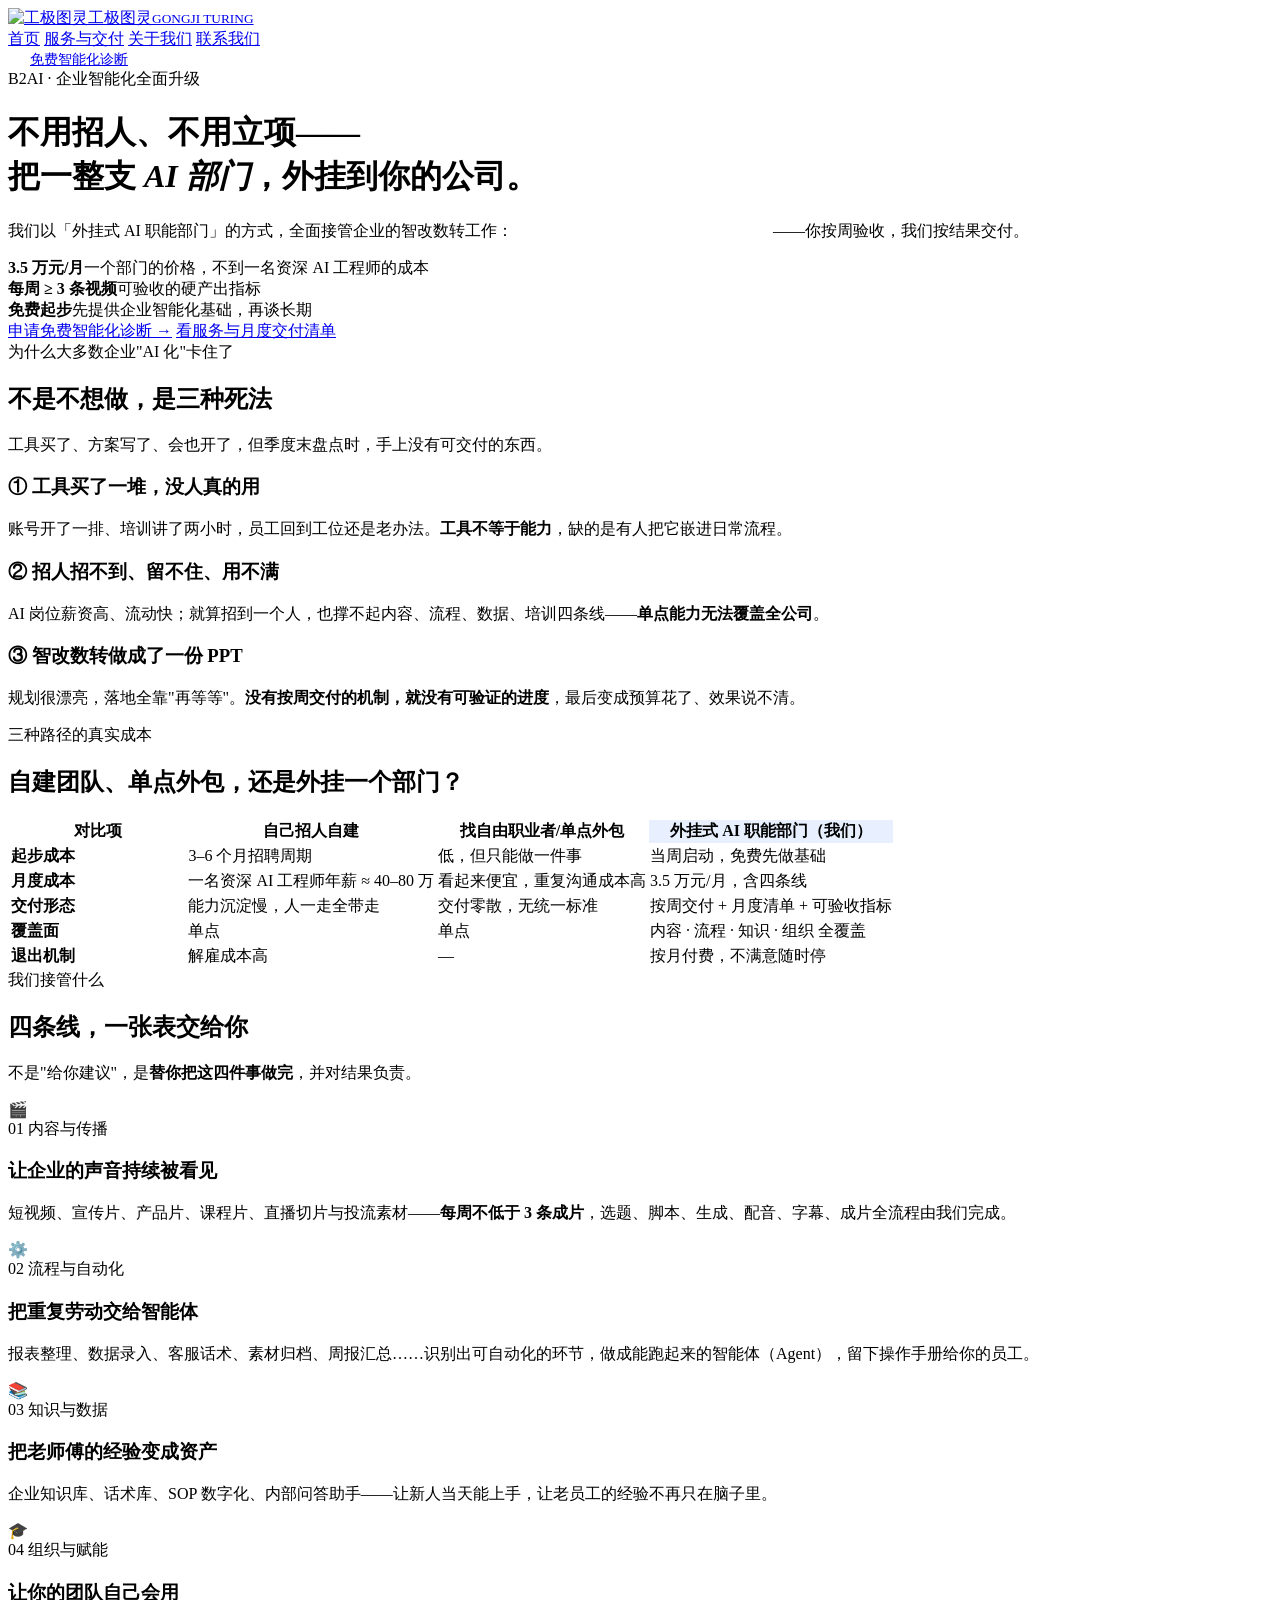
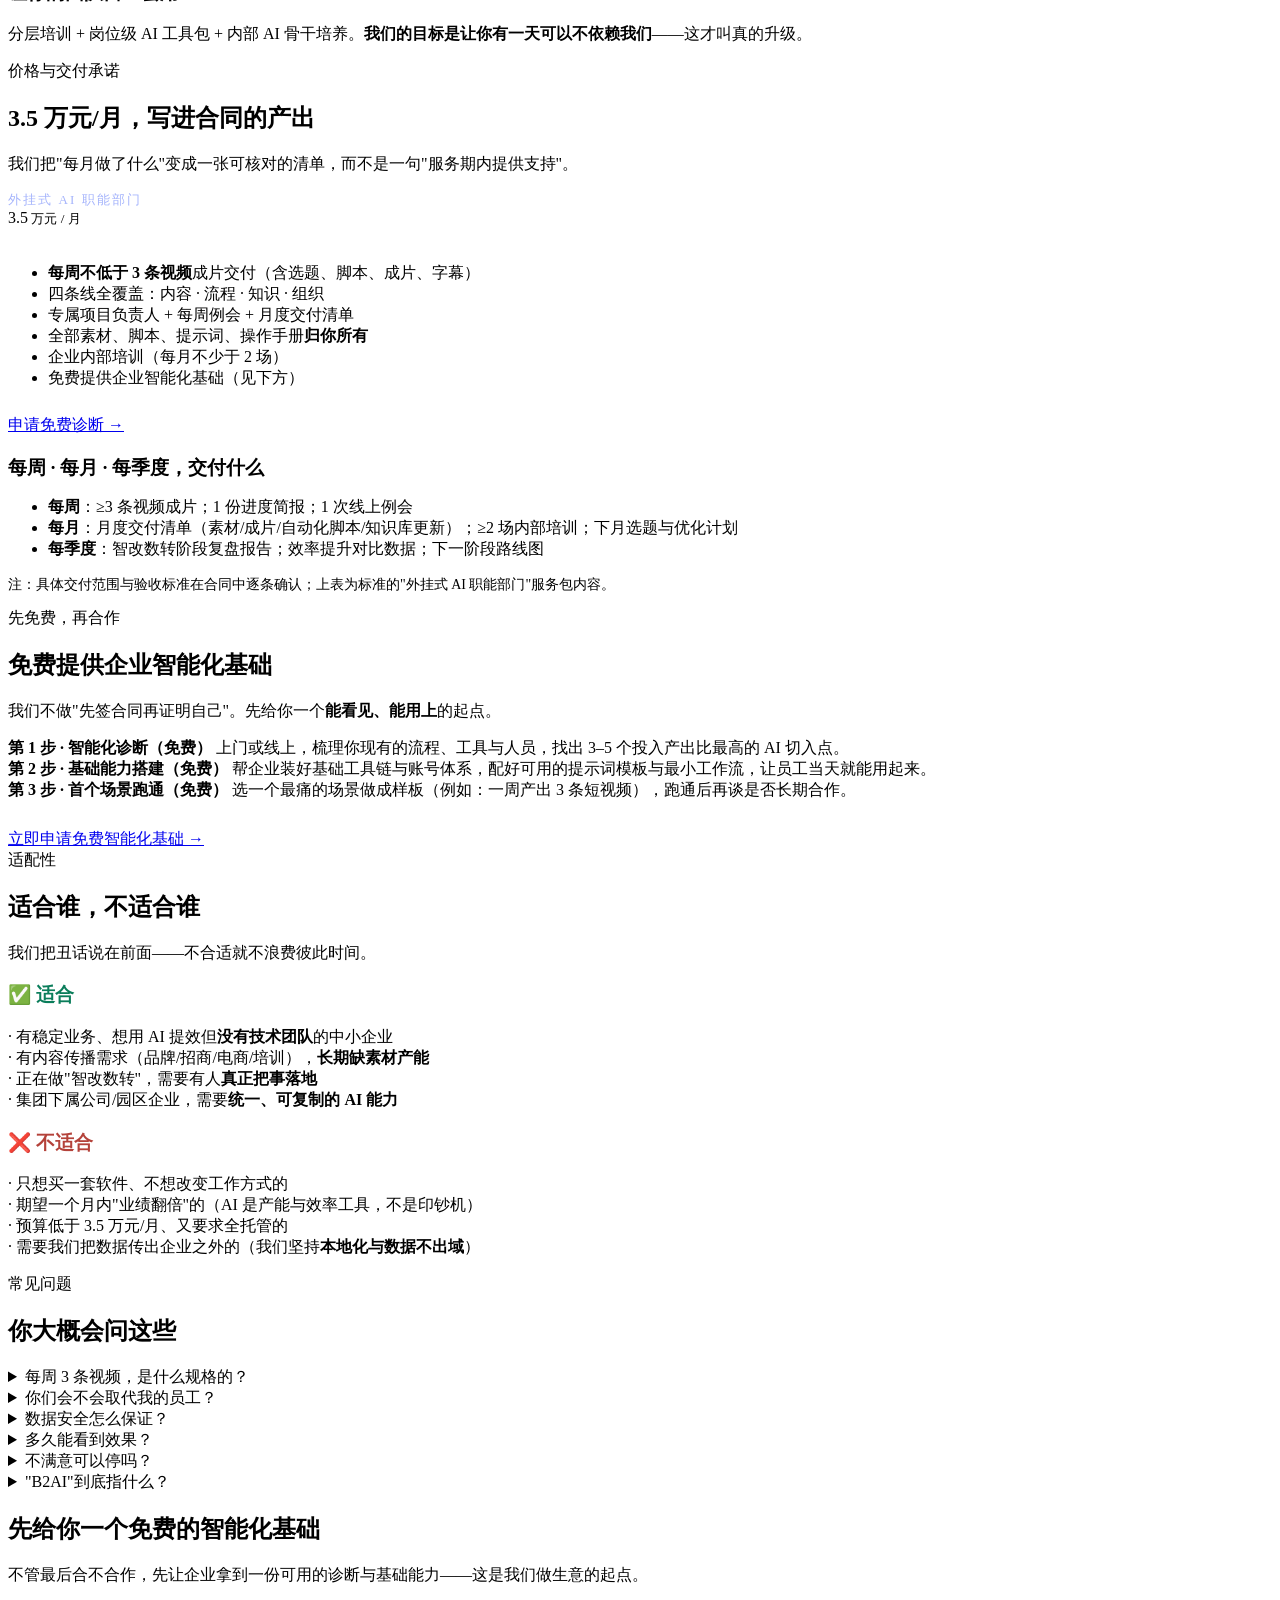
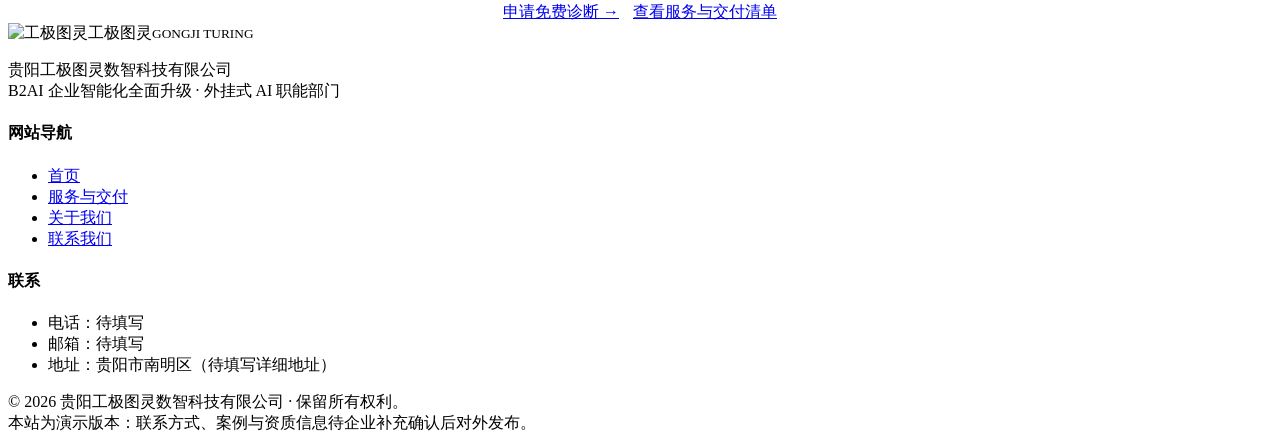
==== index.html @ a7d0a27e "update index.html" ====
<!DOCTYPE html>
<html lang="zh-CN">
<head>
<meta charset="UTF-8">
<meta name="viewport" content="width=device-width, initial-scale=1">
<title>工极图灵 — B2AI 企业智能化全面升级 · 外挂式 AI 职能部门</title>
<meta name="description" content="贵阳工极图灵数智科技有限公司：以「外挂式 AI 职能部门」模式全面接管企业智改数转工作。3.5 万元/月，每周不低于 3 条视频产出，免费提供企业智能化基础。">
<link rel="icon" href="assets/favicon.svg">
<link rel="stylesheet" href="style.css">
</head>
<body>

<header>
  <div class="wrap">
    <a class="brand" href="index.html"><img class="mark" src="assets/logo.svg" alt="工极图灵"><span>工极图灵<small>GONGJI TURING</small></span></a>
    <nav class="main">
      <a href="index.html" class="active">首页</a>
      <a href="service.html">服务与交付</a>
      <a href="about.html">关于我们</a>
      <a href="contact.html">联系我们</a>
    </nav>
    <a class="btn btn-primary" href="contact.html" style="padding:11px 22px;font-size:14px">免费智能化诊断</a>
  </div>
</header>

<!-- ================= HERO ================= -->
<div class="hero">
  <div class="wrap">
    <span class="badge">B2AI · 企业智能化全面升级</span>
    <h1>不用招人、不用立项——<br>把一整支 <em>AI 部门</em>，外挂到你的公司。</h1>
    <p class="lead">
      我们以「外挂式 AI 职能部门」的方式，全面接管企业的智改数转工作：
      <b style="color:#fff">有负责人、有交付周期、有产出指标</b>——你按周验收，我们按结果交付。
    </p>
    <div class="kpis">
      <div class="kpi"><b>3.5 万元/月</b><span>一个部门的价格，不到一名资深 AI 工程师的成本</span></div>
      <div class="kpi"><b>每周 ≥ 3 条视频</b><span>可验收的硬产出指标</span></div>
      <div class="kpi"><b>免费起步</b><span>先提供企业智能化基础，再谈长期</span></div>
    </div>
    <div class="hero-actions">
      <a class="btn btn-primary" href="contact.html">申请免费智能化诊断 →</a>
      <a class="btn btn-ghost" href="service.html">看服务与月度交付清单</a>
    </div>
  </div>
</div>

<!-- ================= 痛点 ================= -->
<section>
  <div class="wrap">
    <div class="sec-head reveal">
      <span class="tag">为什么大多数企业"AI 化"卡住了</span>
      <h2>不是不想做，是三种死法</h2>
      <p class="sub">工具买了、方案写了、会也开了，但季度末盘点时，手上没有可交付的东西。</p>
    </div>
    <div class="grid">
      <div class="pain reveal">
        <h3>① 工具买了一堆，没人真的用</h3>
        <p>账号开了一排、培训讲了两小时，员工回到工位还是老办法。<b>工具不等于能力</b>，缺的是有人把它嵌进日常流程。</p>
      </div>
      <div class="pain reveal">
        <h3>② 招人招不到、留不住、用不满</h3>
        <p>AI 岗位薪资高、流动快；就算招到一个人，也撑不起内容、流程、数据、培训四条线——<b>单点能力无法覆盖全公司</b>。</p>
      </div>
      <div class="pain reveal">
        <h3>③ 智改数转做成了一份 PPT</h3>
        <p>规划很漂亮，落地全靠"再等等"。<b>没有按周交付的机制，就没有可验证的进度</b>，最后变成预算花了、效果说不清。</p>
      </div>
    </div>
  </div>
</section>

<!-- ================= 模式对比 ================= -->
<section class="alt">
  <div class="wrap">
    <div class="sec-head reveal">
      <span class="tag">三种路径的真实成本</span>
      <h2>自建团队、单点外包，还是外挂一个部门？</h2>
    </div>
    <div class="reveal" style="overflow-x:auto">
      <table>
        <thead>
          <tr><th style="width:20%">对比项</th><th>自己招人自建</th><th>找自由职业者/单点外包</th><th style="background:#e8f0ff">外挂式 AI 职能部门（我们）</th></tr>
        </thead>
        <tbody>
          <tr><td><b>起步成本</b></td><td class="no">3–6 个月招聘周期</td><td>低，但只能做一件事</td><td class="yes">当周启动，免费先做基础</td></tr>
          <tr><td><b>月度成本</b></td><td class="no">一名资深 AI 工程师年薪 ≈ 40–80 万</td><td>看起来便宜，重复沟通成本高</td><td class="yes">3.5 万元/月，含四条线</td></tr>
          <tr><td><b>交付形态</b></td><td>能力沉淀慢，人一走全带走</td><td>交付零散，无统一标准</td><td class="yes">按周交付 + 月度清单 + 可验收指标</td></tr>
          <tr><td><b>覆盖面</b></td><td>单点</td><td>单点</td><td class="yes">内容 · 流程 · 知识 · 组织 全覆盖</td></tr>
          <tr><td><b>退出机制</b></td><td class="no">解雇成本高</td><td>—</td><td class="yes">按月付费，不满意随时停</td></tr>
        </tbody>
      </table>
    </div>
  </div>
</section>

<!-- ================= 四块接管 ================= -->
<section>
  <div class="wrap">
    <div class="sec-head reveal">
      <span class="tag">我们接管什么</span>
      <h2>四条线，一张表交给你</h2>
      <p class="sub">不是"给你建议"，是<b>替你把这四件事做完</b>，并对结果负责。</p>
    </div>
    <div class="grid">
      <div class="card reveal">
        <div class="ico">🎬</div>
        <div class="no">01 内容与传播</div>
        <h3>让企业的声音持续被看见</h3>
        <p>短视频、宣传片、产品片、课程片、直播切片与投流素材——<b>每周不低于 3 条成片</b>，选题、脚本、生成、配音、字幕、成片全流程由我们完成。</p>
      </div>
      <div class="card reveal">
        <div class="ico">⚙️</div>
        <div class="no">02 流程与自动化</div>
        <h3>把重复劳动交给智能体</h3>
        <p>报表整理、数据录入、客服话术、素材归档、周报汇总……识别出可自动化的环节，做成能跑起来的智能体（Agent），留下操作手册给你的员工。</p>
      </div>
      <div class="card reveal">
        <div class="ico">📚</div>
        <div class="no">03 知识与数据</div>
        <h3>把老师傅的经验变成资产</h3>
        <p>企业知识库、话术库、SOP 数字化、内部问答助手——让新人当天能上手，让老员工的经验不再只在脑子里。</p>
      </div>
      <div class="card reveal">
        <div class="ico">🎓</div>
        <div class="no">04 组织与赋能</div>
        <h3>让你的团队自己会用</h3>
        <p>分层培训 + 岗位级 AI 工具包 + 内部 AI 骨干培养。<b>我们的目标是让你有一天可以不依赖我们</b>——这才叫真的升级。</p>
      </div>
    </div>
  </div>
</section>

<!-- ================= 价格与交付承诺 ================= -->
<section class="alt" id="price">
  <div class="wrap">
    <div class="sec-head reveal">
      <span class="tag">价格与交付承诺</span>
      <h2>3.5 万元/月，写进合同的产出</h2>
      <p class="sub">我们把"每月做了什么"变成一张可核对的清单，而不是一句"服务期内提供支持"。</p>
    </div>

    <div class="price-wrap">
      <div class="price-card reveal">
        <div style="font-size:13px;letter-spacing:.16em;color:#a5b4fc">外挂式 AI 职能部门</div>
        <div class="amount">3.5<small> 万元 / 月</small></div>
        <div style="color:rgba(255,255,255,.7);font-size:15px">全面接管企业智改数转工作 · 按月付费 · 随时可停</div>
        <ul>
          <li><b>每周不低于 3 条视频</b>成片交付（含选题、脚本、成片、字幕）</li>
          <li>四条线全覆盖：内容 · 流程 · 知识 · 组织</li>
          <li>专属项目负责人 + 每周例会 + 月度交付清单</li>
          <li>全部素材、脚本、提示词、操作手册<b>归你所有</b></li>
          <li>企业内部培训（每月不少于 2 场）</li>
          <li>免费提供企业智能化基础（见下方）</li>
        </ul>
        <div style="margin-top:26px"><a class="btn btn-light" href="contact.html">申请免费诊断 →</a></div>
      </div>

      <div class="include reveal">
        <h3 style="margin-bottom:14px">每周 · 每月 · 每季度，交付什么</h3>
        <ul>
          <li><b>每周</b>：≥3 条视频成片；1 份进度简报；1 次线上例会</li>
          <li><b>每月</b>：月度交付清单（素材/成片/自动化脚本/知识库更新）；≥2 场内部培训；下月选题与优化计划</li>
          <li><b>每季度</b>：智改数转阶段复盘报告；效率提升对比数据；下一阶段路线图</li>
        </ul>
        <p class="dim" style="font-size:14px;margin-top:14px">
          注：具体交付范围与验收标准在合同中逐条确认；上表为标准的"外挂式 AI 职能部门"服务包内容。
        </p>
      </div>
    </div>
  </div>
</section>

<!-- ================= 免费起步 ================= -->
<section>
  <div class="wrap">
    <div class="free reveal">
      <span class="tag">先免费，再合作</span>
      <h2>免费提供企业智能化基础</h2>
      <p class="sub">我们不做"先签合同再证明自己"。先给你一个<b>能看见、能用上</b>的起点。</p>
      <div class="steps">
        <div class="step">
          <b>第 1 步 · 智能化诊断（免费）</b>
          <span>上门或线上，梳理你现有的流程、工具与人员，找出 3–5 个投入产出比最高的 AI 切入点。</span>
        </div>
        <div class="step">
          <b>第 2 步 · 基础能力搭建（免费）</b>
          <span>帮企业装好基础工具链与账号体系，配好可用的提示词模板与最小工作流，让员工当天就能用起来。</span>
        </div>
        <div class="step">
          <b>第 3 步 · 首个场景跑通（免费）</b>
          <span>选一个最痛的场景做成样板（例如：一周产出 3 条短视频），跑通后再谈是否长期合作。</span>
        </div>
      </div>
      <div style="margin-top:28px"><a class="btn btn-primary" href="contact.html">立即申请免费智能化基础 →</a></div>
    </div>
  </div>
</section>

<!-- ================= 适合谁 ================= -->
<section class="alt">
  <div class="wrap">
    <div class="sec-head reveal">
      <span class="tag">适配性</span>
      <h2>适合谁，不适合谁</h2>
      <p class="sub">我们把丑话说在前面——不合适就不浪费彼此时间。</p>
    </div>
    <div class="grid">
      <div class="card reveal">
        <h3 style="color:#0a7d5a">✅ 适合</h3>
        <p>
          · 有稳定业务、想用 AI 提效但<b>没有技术团队</b>的中小企业<br>
          · 有内容传播需求（品牌/招商/电商/培训），<b>长期缺素材产能</b><br>
          · 正在做"智改数转"，需要有人<b>真正把事落地</b><br>
          · 集团下属公司/园区企业，需要<b>统一、可复制的 AI 能力</b>
        </p>
      </div>
      <div class="card reveal">
        <h3 style="color:#b4423a">❌ 不适合</h3>
        <p>
          · 只想买一套软件、不想改变工作方式的<br>
          · 期望一个月内"业绩翻倍"的（AI 是产能与效率工具，不是印钞机）<br>
          · 预算低于 3.5 万元/月、又要求全托管的<br>
          · 需要我们把数据传出企业之外的（我们坚持<b>本地化与数据不出域</b>）
        </p>
      </div>
    </div>
  </div>
</section>

<!-- ================= FAQ ================= -->
<section>
  <div class="wrap">
    <div class="sec-head reveal">
      <span class="tag">常见问题</span>
      <h2>你大概会问这些</h2>
    </div>
    <div style="max-width:860px">
      <details class="reveal"><summary>每周 3 条视频，是什么规格的？</summary>
        <p>通常为适配抖音/视频号/官网的成片：竖屏或横屏、15–60 秒、含字幕与配音。数量为<b>不低于 3 条</b>，超出部分按约定计费或计入下月额度。具体规格在合同中确定。</p></details>
      <details class="reveal"><summary>你们会不会取代我的员工？</summary>
        <p>恰恰相反。我们的目标是<b>让你的员工更强</b>：把重复劳动交给智能体，把方法留在企业内部。服务期内每月不少于 2 场培训，并培养内部 AI 骨干——你要的是能力，不是依赖。</p></details>
      <details class="reveal"><summary>数据安全怎么保证？</summary>
        <p>我们优先采用<b>本地化部署</b>方案：模型与素材在企业内部环境运行，敏感数据不出域；必须上云的环节签署保密协议并做权限隔离。所有素材、脚本、提示词的使用权归企业所有。</p></details>
      <details class="reveal"><summary>多久能看到效果？</summary>
        <p>内容类交付<b>第一周就能看到成片</b>；流程自动化通常 2–4 周上线第一个可跑的智能体。免费的基础搭建阶段就能看到可用成果，再决定是否长期合作。</p></details>
      <details class="reveal"><summary>不满意可以停吗？</summary>
        <p>可以。按月付费，不需要长期绑定；服务期内未达成交付承诺的部分，按合同约定补做或抵扣。</p></details>
      <details class="reveal"><summary>"B2AI"到底指什么？</summary>
        <p>Business to AI：让企业从"买 AI 工具"走到"长出 AI 能力"。我们认为真正的智能化升级不是采购行为，而是<b>组织结构与工作方式的一次改造</b>——所以我们用"外挂一个 AI 部门"的方式，把它变成可交付、可验收的日常。</p></details>
    </div>
  </div>
</section>

<!-- ================= CTA ================= -->
<div class="wrap">
  <div class="cta reveal">
    <h2>先给你一个免费的智能化基础</h2>
    <p>不管最后合不合作，先让企业拿到一份可用的诊断与基础能力——这是我们做生意的起点。</p>
    <div style="display:flex;gap:14px;justify-content:center;flex-wrap:wrap">
      <a class="btn btn-light" href="contact.html">申请免费诊断 →</a>
      <a class="btn btn-ghost" href="service.html">查看服务与交付清单</a>
    </div>
  </div>
</div>

<footer>
  <div class="wrap">
    <div class="cols">
      <div>
        <div class="brand" style="margin-bottom:16px"><img class="mark" src="assets/logo.svg" alt="工极图灵"><span>工极图灵<small>GONGJI TURING</small></span></div>
        <p style="margin:0;max-width:360px">贵阳工极图灵数智科技有限公司<br>B2AI 企业智能化全面升级 · 外挂式 AI 职能部门</p>
      </div>
      <div>
        <h4>网站导航</h4>
        <ul>
          <li><a href="index.html">首页</a></li>
          <li><a href="service.html">服务与交付</a></li>
          <li><a href="about.html">关于我们</a></li>
          <li><a href="contact.html">联系我们</a></li>
        </ul>
      </div>
      <div>
        <h4>联系</h4>
        <ul>
          <li>电话：待填写</li>
          <li>邮箱：待填写</li>
          <li>地址：贵阳市南明区（待填写详细地址）</li>
        </ul>
      </div>
    </div>
    <div class="fnote">
      © 2026 贵阳工极图灵数智科技有限公司 · 保留所有权利。<br>
      本站为演示版本：联系方式、案例与资质信息待企业补充确认后对外发布。
    </div>
  </div>
</footer>

<script>
  document.documentElement.classList.add('js');
  const io=new IntersectionObserver(es=>{es.forEach(e=>{if(e.isIntersecting){e.target.classList.add('in');io.unobserve(e.target)}})},{threshold:.12});
  document.querySelectorAll('.reveal').forEach((el,i)=>{el.style.transitionDelay=(i%5*60)+'ms';io.observe(el)});
</script>
</body>
</html>
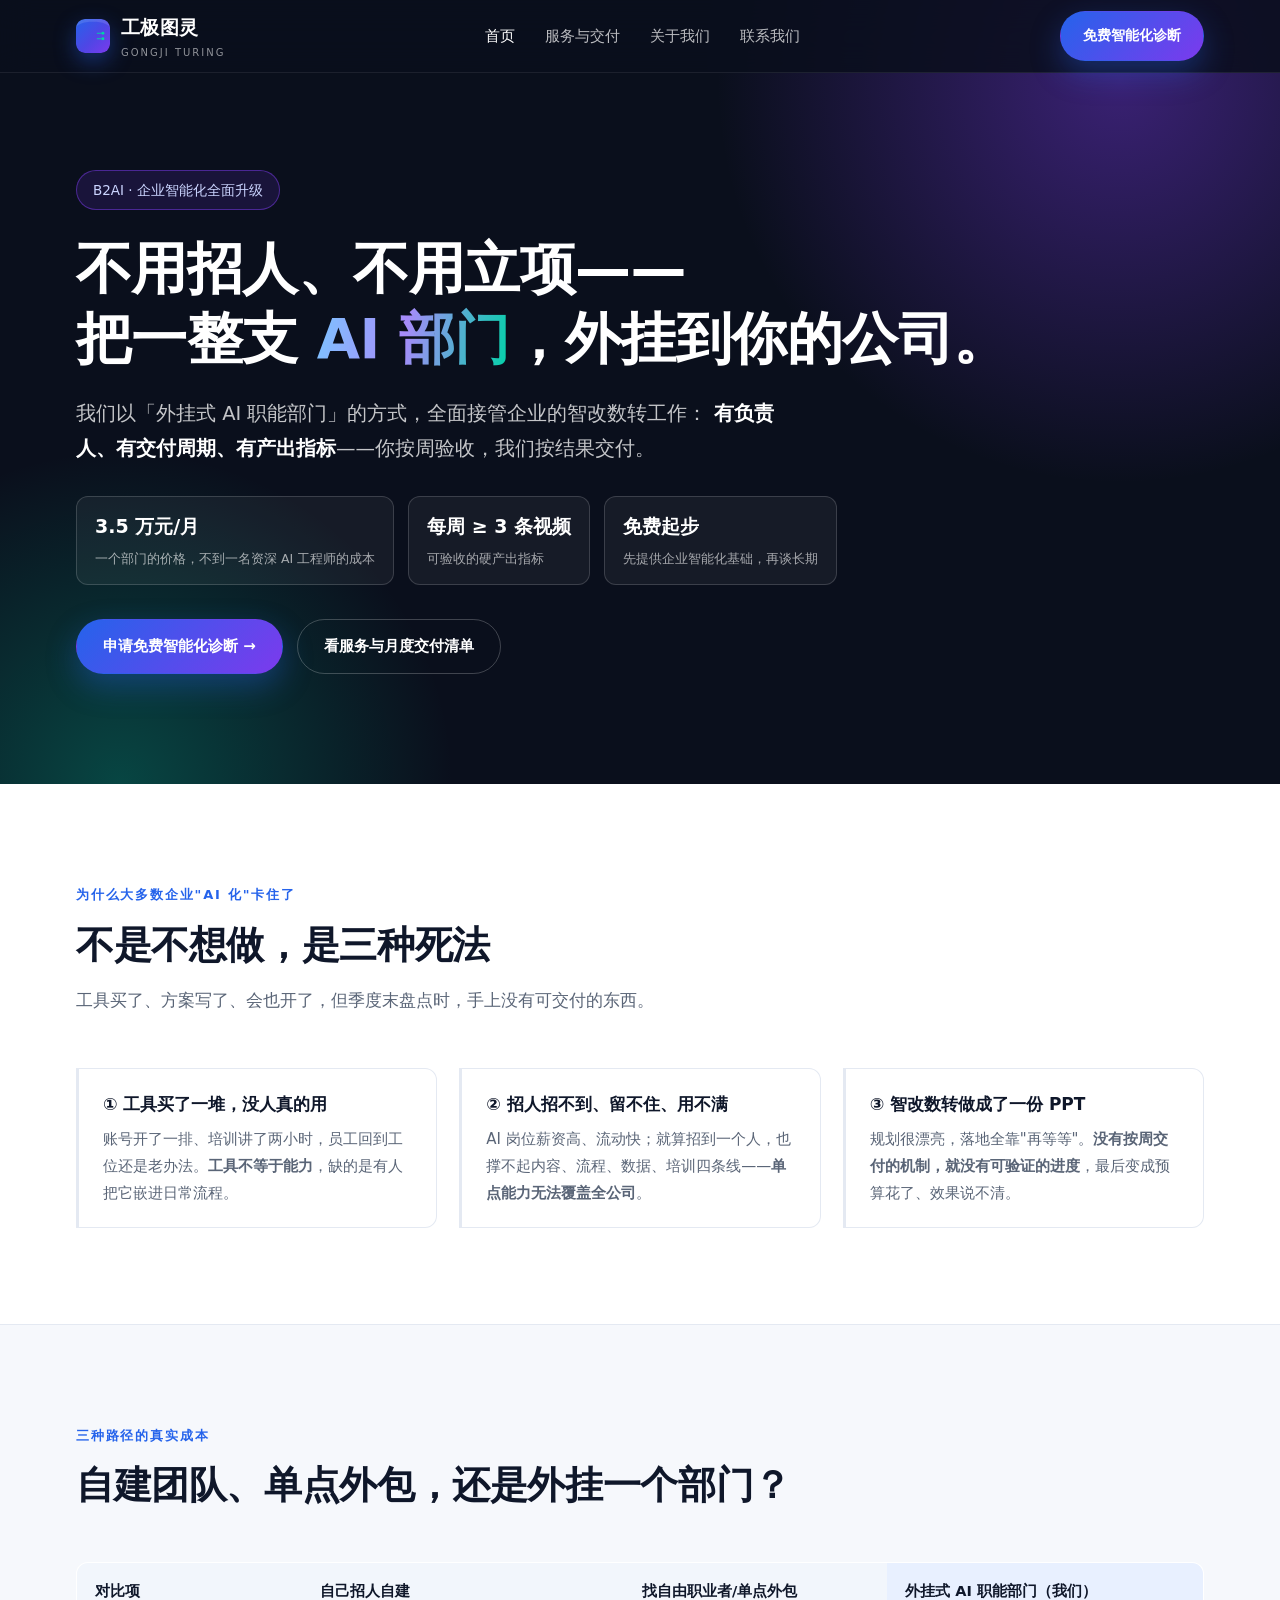
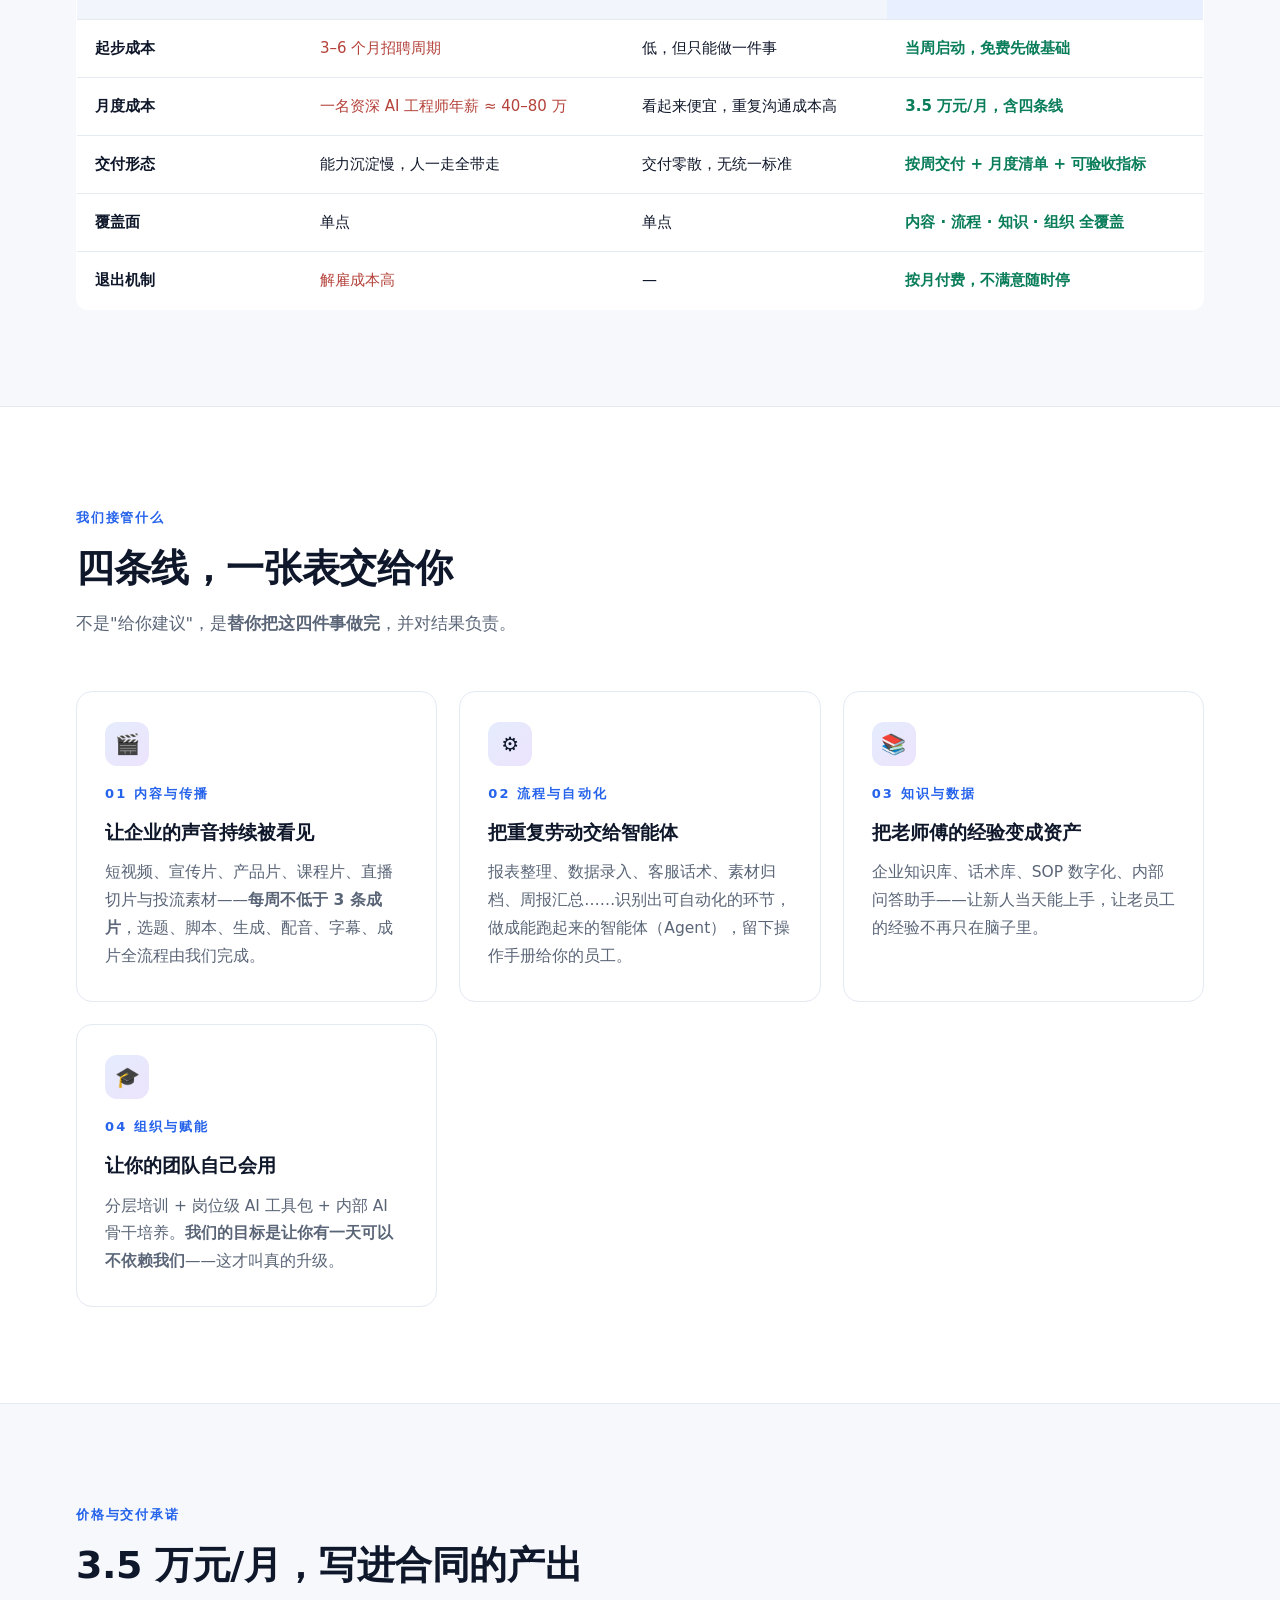
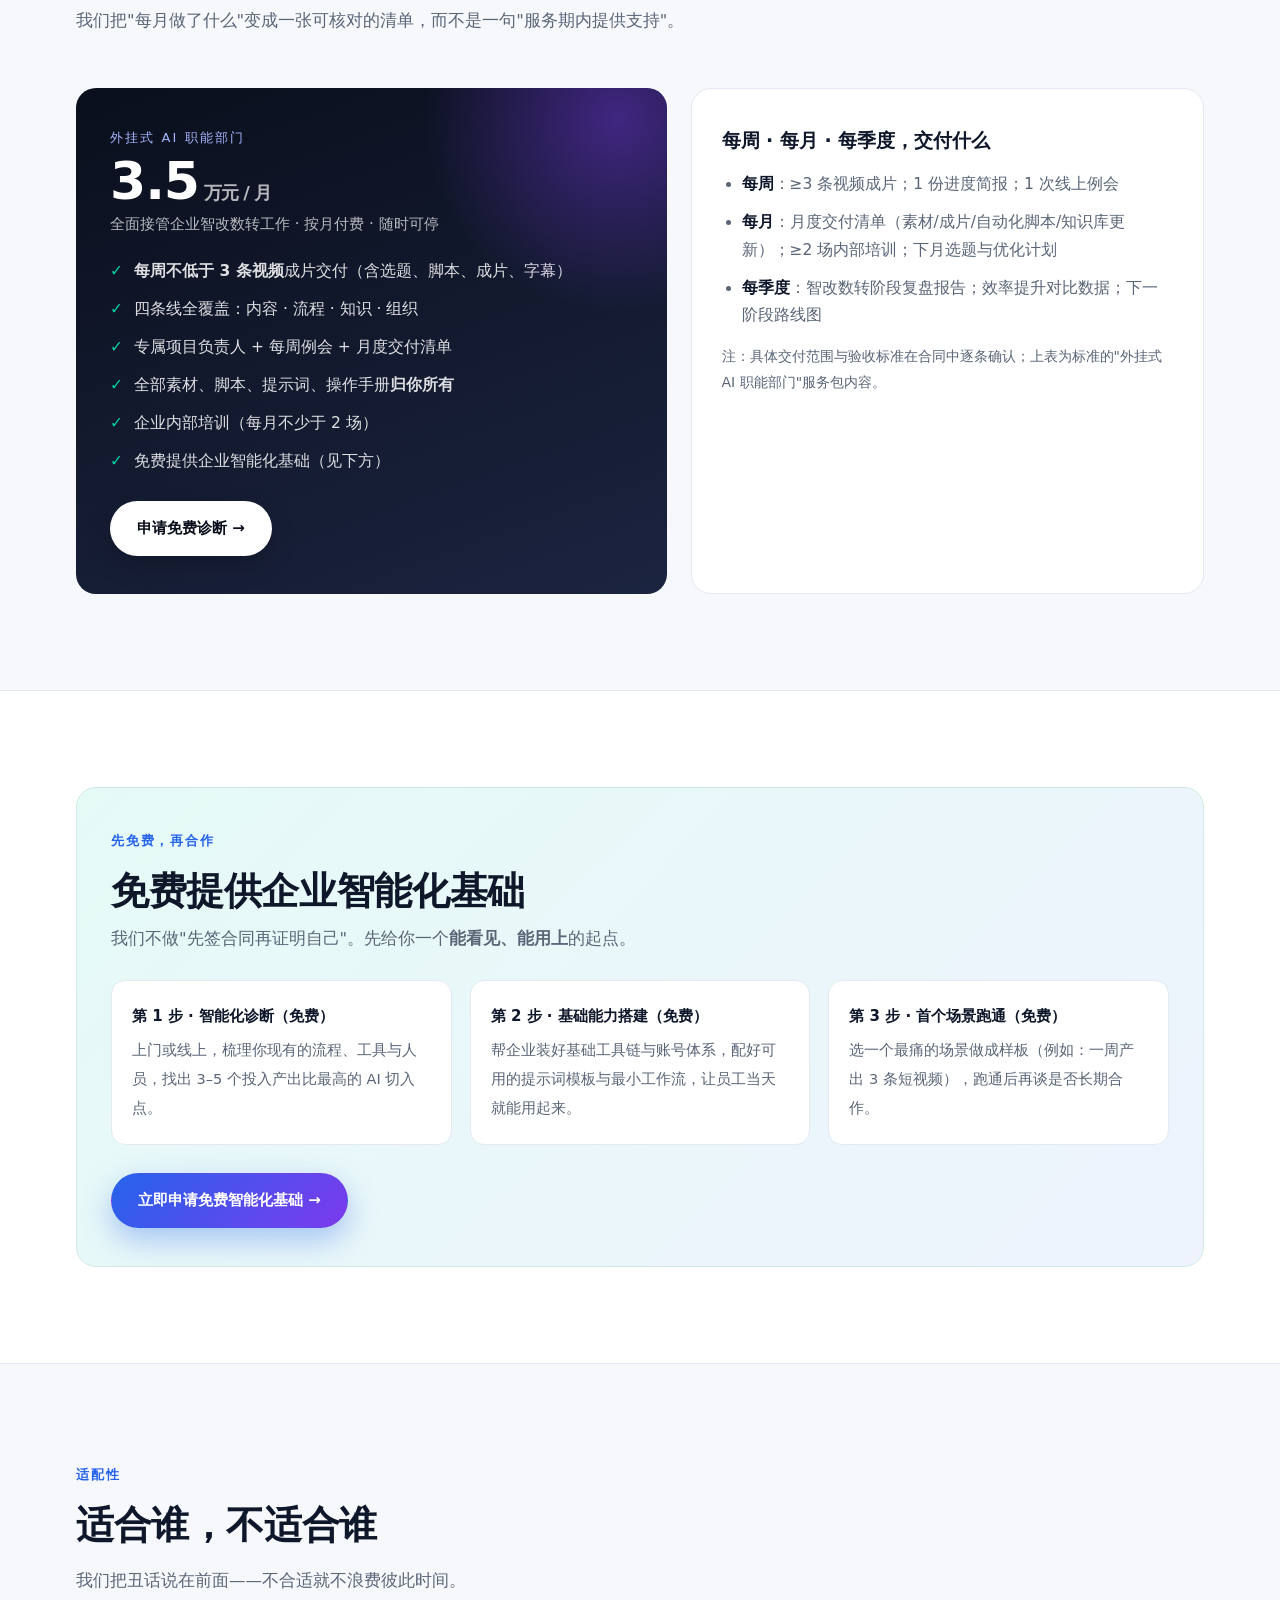
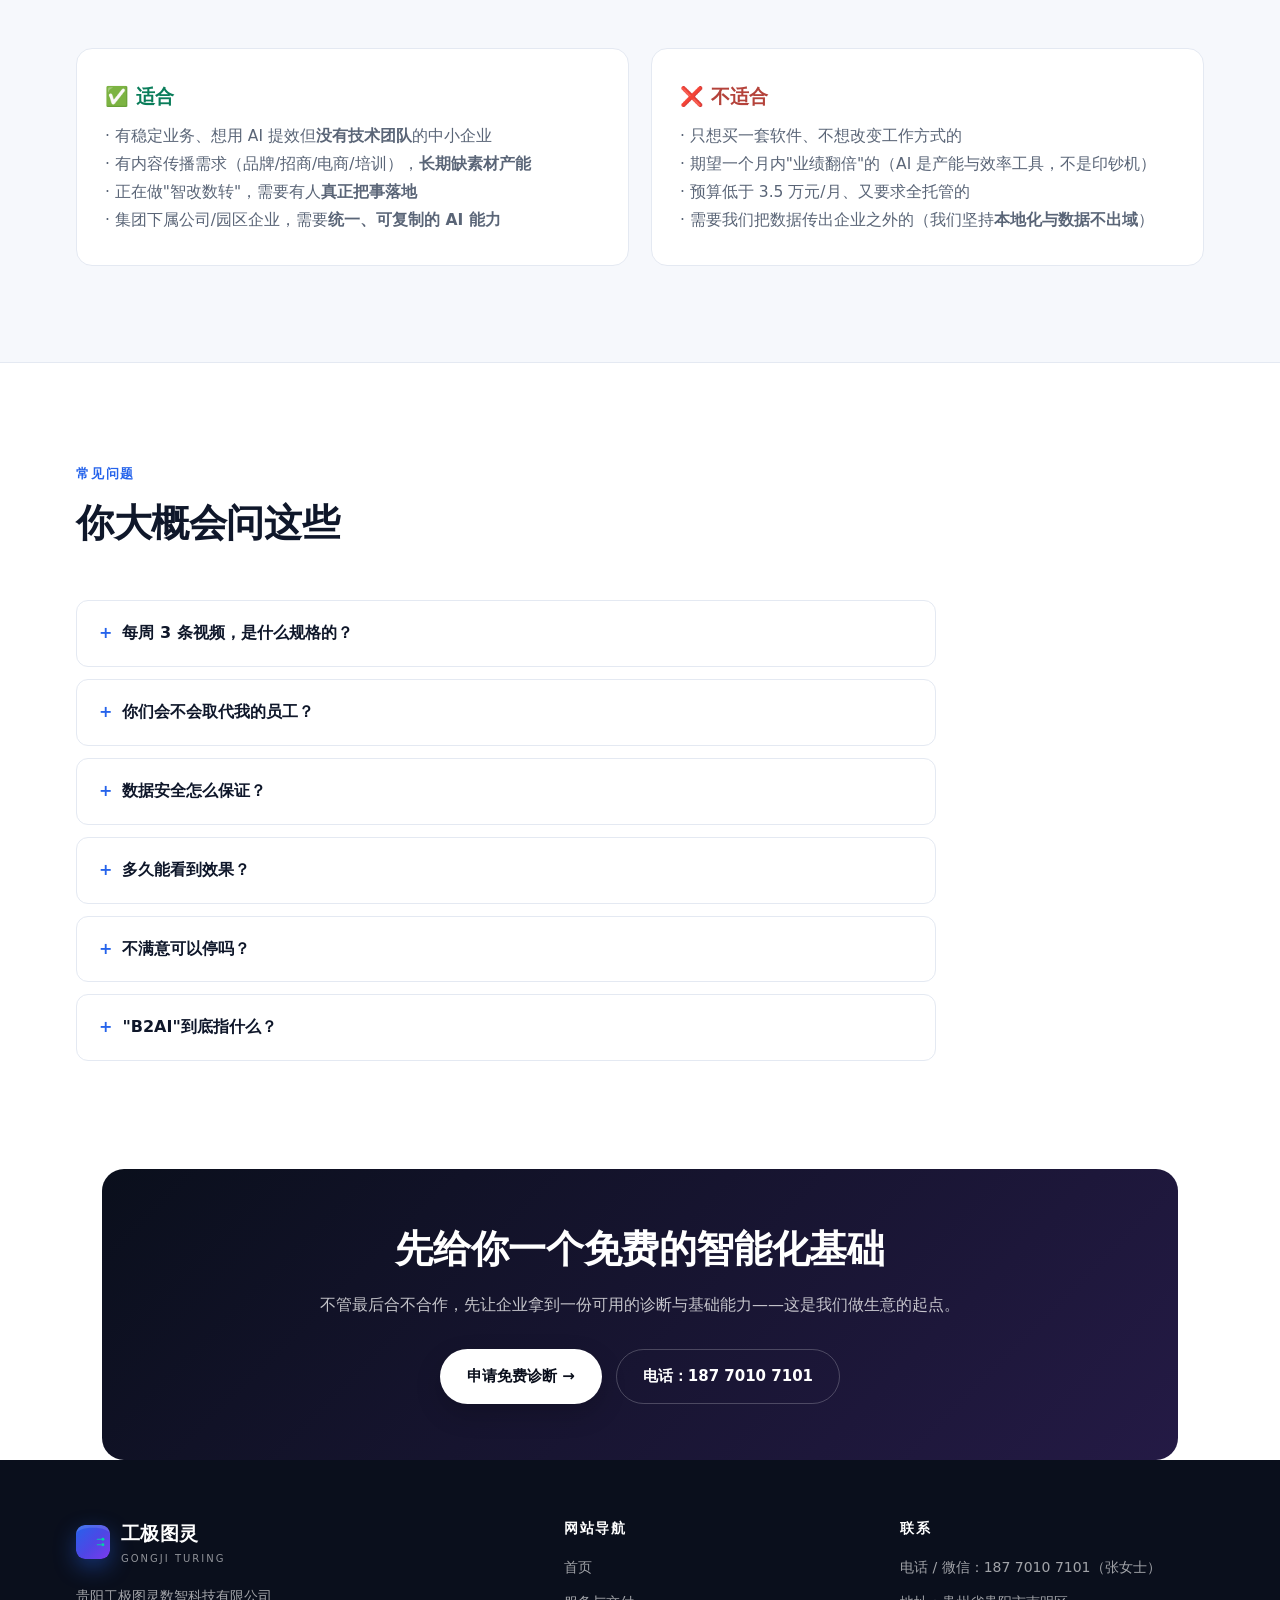
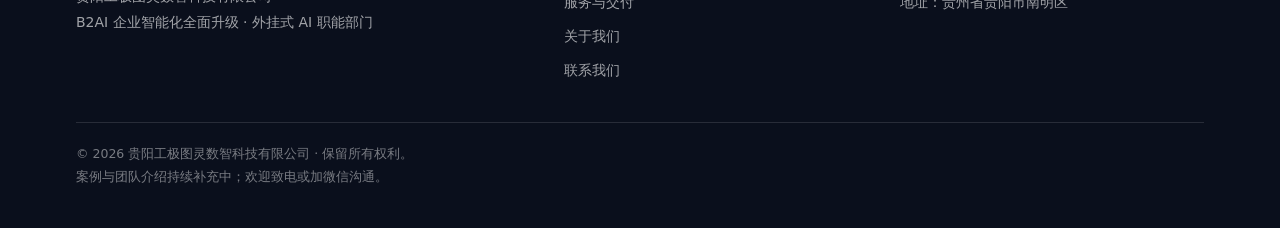
==== commit c43aa785: "site: index.html" ====
--- a/index.html
+++ b/index.html
@@ -258,7 +258,7 @@
     <p>不管最后合不合作，先让企业拿到一份可用的诊断与基础能力——这是我们做生意的起点。</p>
     <div style="display:flex;gap:14px;justify-content:center;flex-wrap:wrap">
       <a class="btn btn-light" href="contact.html">申请免费诊断 →</a>
-      <a class="btn btn-ghost" href="service.html">查看服务与交付清单</a>
+      <a class="btn btn-ghost" href="tel:18770107101">电话：187 7010 7101</a>
     </div>
   </div>
 </div>
@@ -282,15 +282,15 @@
       <div>
         <h4>联系</h4>
         <ul>
-          <li>电话：待填写</li>
-          <li>邮箱：待填写</li>
-          <li>地址：贵阳市南明区（待填写详细地址）</li>
+          <li>电话 / 微信：<a href="tel:18770107101">187 7010 7101</a>（张女士）</li>
+          
+          <li>地址：贵州省贵阳市南明区</li>
         </ul>
       </div>
     </div>
     <div class="fnote">
       © 2026 贵阳工极图灵数智科技有限公司 · 保留所有权利。<br>
-      本站为演示版本：联系方式、案例与资质信息待企业补充确认后对外发布。
+      案例与团队介绍持续补充中；欢迎致电或加微信沟通。
     </div>
   </div>
 </footer>
--- a/style.css
+++ b/style.css
@@ -0,0 +1,170 @@
+/* ============================================================
+   贵阳工极图灵数智科技有限公司 · 官网样式
+   风格：科技感深色首屏 + 明亮正文（AI 服务商的专业可信感）
+   换肤：改下面 :root 的变量即可
+   ============================================================ */
+:root{
+  --ink:#0a0f1c;
+  --ink-2:#111827;
+  --paper:#ffffff;
+  --paper-2:#f6f8fc;
+  --line:#e4e9f2;
+  --fg:#0f172a;
+  --fg-dim:#5a6577;
+  --brand:#2563eb;          /* 科技蓝 */
+  --brand-2:#7c3aed;        /* 紫 */
+  --accent:#00d3a7;         /* 青绿：交付/成功 */
+  --warn:#f59e0b;
+  --radius:16px;
+  --maxw:1180px;
+  --font:"Microsoft YaHei","PingFang SC","Hiragino Sans GB",system-ui,-apple-system,"Segoe UI",Roboto,sans-serif;
+}
+*{box-sizing:border-box}
+html{scroll-behavior:smooth}
+body{margin:0;background:var(--paper);color:var(--fg);font-family:var(--font);line-height:1.8;-webkit-font-smoothing:antialiased;overflow-x:hidden}
+a{color:inherit;text-decoration:none}
+.wrap{max-width:var(--maxw);margin:0 auto;padding:0 26px}
+.dim{color:var(--fg-dim)}
+.center{text-align:center}
+
+/* ---------- 导航 ---------- */
+header{position:fixed;inset:0 0 auto;z-index:60;background:rgba(10,15,28,.86);backdrop-filter:blur(16px);border-bottom:1px solid rgba(255,255,255,.08)}
+header .wrap{display:flex;align-items:center;justify-content:space-between;height:72px}
+.brand{display:flex;align-items:center;gap:11px;color:#fff;font-weight:700;font-size:19px;letter-spacing:.02em}
+.brand .mark{width:34px;height:34px;border-radius:9px;display:block;flex:none;box-shadow:0 8px 22px rgba(37,99,235,.42)}
+.brand small{display:block;font-size:10px;letter-spacing:.2em;color:rgba(255,255,255,.55);font-weight:400}
+nav.main{display:flex;gap:30px;font-size:15px}
+nav.main a{color:rgba(255,255,255,.72);transition:color .2s}
+nav.main a:hover,nav.main a.active{color:#fff}
+
+.btn{display:inline-flex;align-items:center;gap:8px;border-radius:999px;padding:13px 26px;font-size:15px;font-weight:600;
+  border:1px solid transparent;cursor:pointer;transition:transform .2s,box-shadow .2s,background .2s}
+.btn-primary{background:linear-gradient(135deg,var(--brand),var(--brand-2));color:#fff;box-shadow:0 12px 30px rgba(37,99,235,.35)}
+.btn-ghost{border-color:rgba(255,255,255,.22);color:#fff}
+.btn-light{background:#fff;color:var(--ink);box-shadow:0 10px 26px rgba(0,0,0,.18)}
+.btn-outline{border-color:var(--line);color:var(--fg)}
+.btn:hover{transform:translateY(-2px)}
+
+/* ---------- Hero ---------- */
+.hero{position:relative;background:var(--ink);color:#fff;padding:170px 0 110px;overflow:hidden}
+.hero::before{content:"";position:absolute;width:920px;height:920px;right:-300px;top:-380px;border-radius:50%;
+  background:radial-gradient(circle,rgba(124,58,237,.42),rgba(124,58,237,0) 62%);animation:float 15s ease-in-out infinite}
+.hero::after{content:"";position:absolute;width:760px;height:760px;left:-260px;bottom:-380px;border-radius:50%;
+  background:radial-gradient(circle,rgba(0,211,167,.28),rgba(0,211,167,0) 62%)}
+@keyframes float{0%,100%{transform:translate(0,0)}50%{transform:translate(-40px,34px)}}
+.hero .wrap{position:relative;z-index:1}
+.badge{display:inline-flex;align-items:center;gap:9px;font-size:13.5px;color:#cbd5ff;
+  border:1px solid rgba(124,58,237,.5);background:rgba(124,58,237,.14);border-radius:999px;padding:7px 16px;margin-bottom:24px}
+.hero h1{font-size:clamp(31px,4.7vw,56px);line-height:1.25;margin:0 0 22px;letter-spacing:-.01em;font-weight:800}
+.hero h1 em{font-style:normal;background:linear-gradient(100deg,#7cc4ff,#a78bfa 45%,var(--accent));
+  -webkit-background-clip:text;background-clip:text;color:transparent}
+.hero .lead{font-size:clamp(16px,1.7vw,19.5px);color:rgba(255,255,255,.76);max-width:700px;margin:0 0 30px}
+.kpis{display:flex;gap:14px;flex-wrap:wrap;margin:0 0 34px}
+.kpi{border:1px solid rgba(255,255,255,.16);background:rgba(255,255,255,.05);border-radius:12px;padding:12px 18px}
+.kpi b{display:block;font-size:19px;color:#fff}
+.kpi span{font-size:12.5px;color:rgba(255,255,255,.62)}
+.hero-actions{display:flex;gap:14px;flex-wrap:wrap}
+
+/* ---------- 通用区块 ---------- */
+section{padding:96px 0}
+.sec-head{max-width:780px;margin-bottom:52px}
+.tag{display:inline-block;font-size:13px;letter-spacing:.14em;color:var(--brand);font-weight:700;margin-bottom:14px}
+h2{font-size:clamp(25px,3.3vw,38px);margin:0 0 16px;letter-spacing:-.01em;font-weight:800;line-height:1.3}
+h3{font-size:19px;margin:0 0 10px}
+.sub{color:var(--fg-dim);font-size:16.5px;margin:0}
+.alt{background:var(--paper-2);border-top:1px solid var(--line);border-bottom:1px solid var(--line)}
+
+.grid{display:grid;gap:22px;grid-template-columns:repeat(auto-fit,minmax(290px,1fr))}
+.card{background:#fff;border:1px solid var(--line);border-radius:var(--radius);padding:30px 28px;transition:transform .25s,box-shadow .25s,border-color .25s}
+.card:hover{transform:translateY(-5px);box-shadow:0 20px 46px rgba(15,23,42,.10);border-color:#c9d6ee}
+.card .ico{width:44px;height:44px;border-radius:12px;display:grid;place-items:center;font-size:20px;margin-bottom:16px;
+  background:linear-gradient(135deg,rgba(37,99,235,.12),rgba(124,58,237,.14))}
+.card p{margin:0;color:var(--fg-dim);font-size:15.5px}
+.card .no{font-size:13px;letter-spacing:.16em;color:var(--brand);font-weight:700;margin-bottom:10px}
+
+/* 痛点 */
+.pain{border-left:3px solid var(--warn);background:#fff;border-radius:0 12px 12px 0;padding:20px 24px;border:1px solid var(--line);border-left-width:3px}
+.pain h3{font-size:17px;margin-bottom:6px}
+.pain p{margin:0;color:var(--fg-dim);font-size:15px}
+
+/* 对比表 */
+table{width:100%;border-collapse:collapse;font-size:15px;background:#fff;border:1px solid var(--line);border-radius:12px;overflow:hidden}
+th,td{padding:15px 18px;text-align:left;border-bottom:1px solid var(--line);vertical-align:top}
+th{background:#f2f6fc;font-weight:700;font-size:14.5px}
+tr:last-child td{border-bottom:0}
+td.yes{color:#0a7d5a;font-weight:600}
+td.no{color:#b4423a}
+
+/* 价格 */
+.price-wrap{display:grid;gap:24px;grid-template-columns:1.15fr 1fr;align-items:stretch}
+.price-card{background:linear-gradient(160deg,var(--ink),#1b2440);color:#fff;border-radius:20px;padding:38px 34px;position:relative;overflow:hidden}
+.price-card::after{content:"";position:absolute;width:420px;height:420px;right:-160px;top:-180px;border-radius:50%;
+  background:radial-gradient(circle,rgba(124,58,237,.45),rgba(124,58,237,0) 65%)}
+.price-card .amount{font-size:52px;font-weight:800;letter-spacing:-.02em;line-height:1;margin:6px 0 4px}
+.price-card .amount small{font-size:18px;font-weight:600;color:rgba(255,255,255,.7)}
+.price-card ul{margin:20px 0 0;padding:0;list-style:none}
+.price-card li{padding-left:24px;position:relative;margin-bottom:10px;color:rgba(255,255,255,.86);font-size:15.5px}
+.price-card li::before{content:"✓";position:absolute;left:0;color:var(--accent);font-weight:800}
+.include{background:#fff;border:1px solid var(--line);border-radius:20px;padding:34px 30px}
+.include ul{margin:0;padding-left:20px}
+.include li{margin-bottom:10px;color:var(--fg-dim);font-size:15.5px}
+.include li b{color:var(--fg)}
+
+/* 免费包 */
+.free{background:linear-gradient(135deg,rgba(0,211,167,.10),rgba(37,99,235,.08));border:1px solid #cfeae2;border-radius:20px;padding:38px 34px}
+.free h2{margin-bottom:8px}
+.steps{display:grid;gap:18px;grid-template-columns:repeat(auto-fit,minmax(220px,1fr));margin-top:26px}
+.step{background:#fff;border:1px solid var(--line);border-radius:14px;padding:22px 20px}
+.step b{display:block;font-size:15px;margin-bottom:6px}
+.step span{font-size:14.5px;color:var(--fg-dim)}
+
+/* FAQ */
+details{background:#fff;border:1px solid var(--line);border-radius:12px;padding:18px 22px;margin-bottom:12px}
+details[open]{border-color:#c9d6ee;box-shadow:0 10px 26px rgba(15,23,42,.06)}
+summary{cursor:pointer;font-weight:700;font-size:16px;list-style:none}
+summary::-webkit-details-marker{display:none}
+summary::before{content:"+";color:var(--brand);font-weight:800;margin-right:10px}
+details[open] summary::before{content:"−"}
+details p{margin:12px 0 0;color:var(--fg-dim);font-size:15.5px}
+
+/* CTA */
+.cta{background:linear-gradient(135deg,var(--ink),#241a45);color:#fff;text-align:center;border-radius:22px;padding:56px 30px;margin:0 26px}
+.cta h2{color:#fff}
+.cta p{color:rgba(255,255,255,.75);max-width:640px;margin:0 auto 30px}
+
+/* 表单 */
+.form{display:grid;gap:16px;grid-template-columns:1fr 1fr;max-width:820px;margin:0 auto}
+.form .full{grid-column:1/-1}
+input,textarea,select{width:100%;background:#fff;border:1px solid var(--line);border-radius:10px;padding:14px 16px;
+  color:var(--fg);font-family:var(--font);font-size:15px;outline:none;transition:border-color .2s}
+input:focus,textarea:focus,select:focus{border-color:var(--brand)}
+label{font-size:14px;color:var(--fg-dim);display:block;margin-bottom:6px}
+
+/* 页脚 */
+footer{background:var(--ink);color:rgba(255,255,255,.62);padding:56px 0 40px;font-size:14px}
+footer .cols{display:grid;gap:32px;grid-template-columns:1.5fr 1fr 1fr}
+footer h4{color:#fff;font-size:14px;letter-spacing:.12em;margin:0 0 14px}
+footer ul{margin:0;padding:0;list-style:none}
+footer li{margin-bottom:9px}
+footer a:hover{color:#fff}
+.fnote{margin-top:30px;padding-top:20px;border-top:1px solid rgba(255,255,255,.12);font-size:12.5px;color:rgba(255,255,255,.45);line-height:1.8}
+
+/* 内页头 */
+.page-head{background:var(--ink);color:#fff;padding:150px 0 70px}
+.page-head h1{font-size:clamp(28px,3.8vw,42px);margin:0 0 14px}
+.page-head p{color:rgba(255,255,255,.72);font-size:17px;margin:0;max-width:700px}
+.breadcrumb{font-size:14px;color:rgba(255,255,255,.5);margin-bottom:16px}
+
+/* 动画 */
+html.js .reveal{opacity:0;transform:translateY(22px);transition:opacity .6s ease,transform .6s ease}
+html.js .reveal.in{opacity:1;transform:none}
+
+@media(max-width:980px){.price-wrap{grid-template-columns:1fr}footer .cols{grid-template-columns:1fr}}
+@media(max-width:760px){
+  nav.main{display:none}
+  .hero{padding:130px 0 80px}
+  section{padding:70px 0}
+  .form{grid-template-columns:1fr}
+  .cta{padding:42px 22px;margin:0 16px}
+  header .wrap{height:62px}
+}
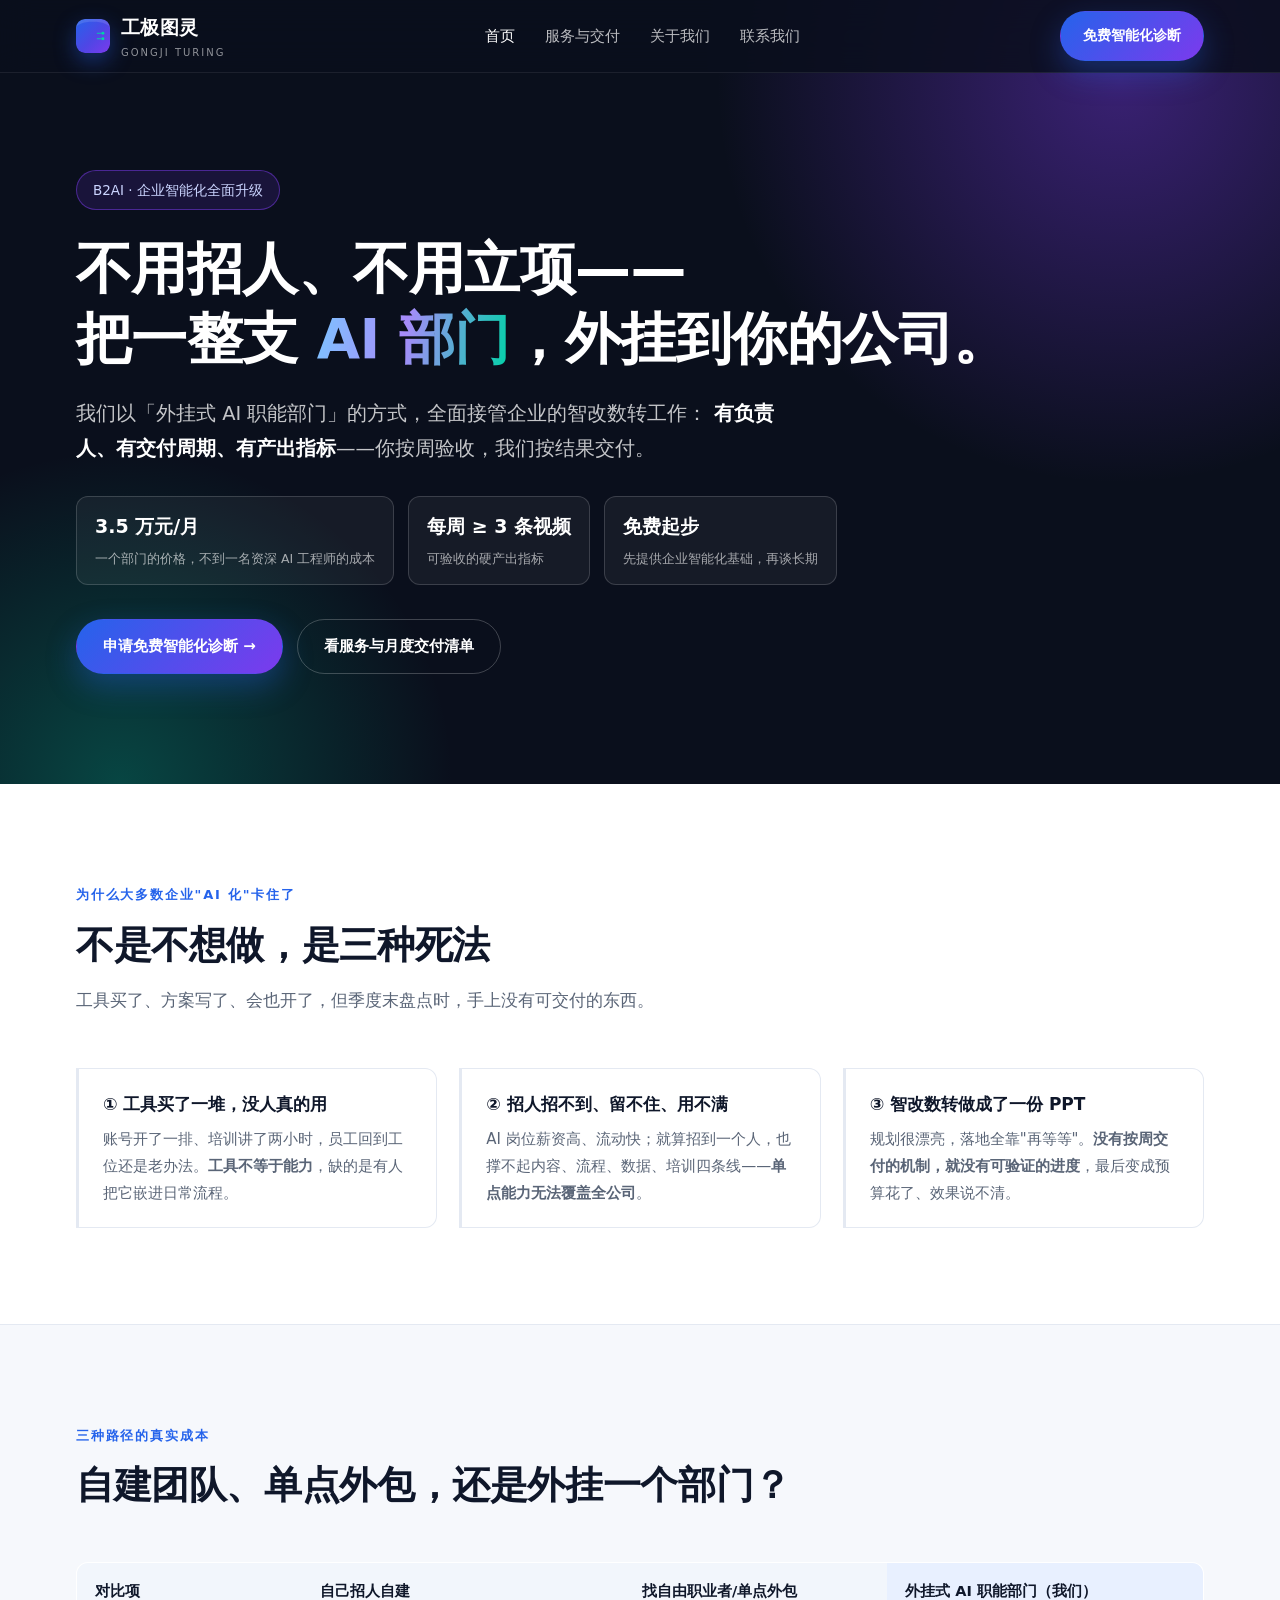
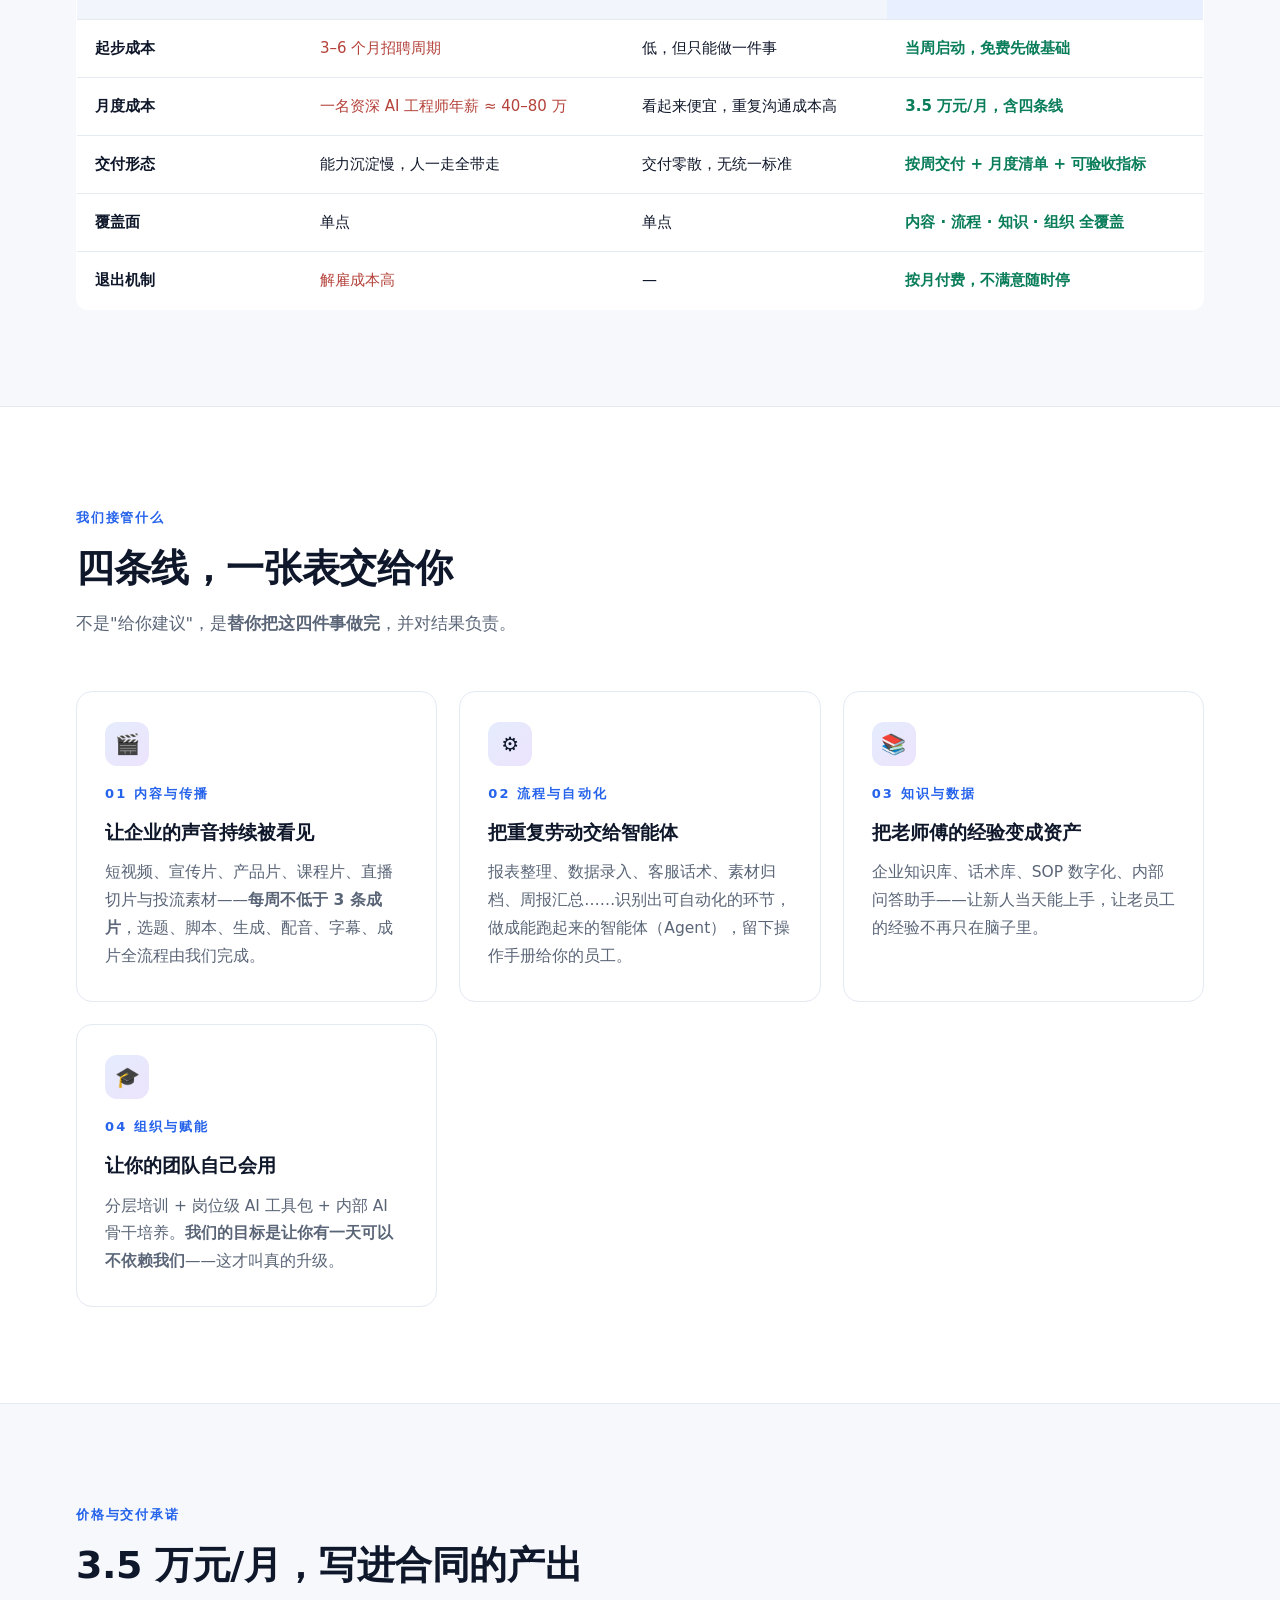
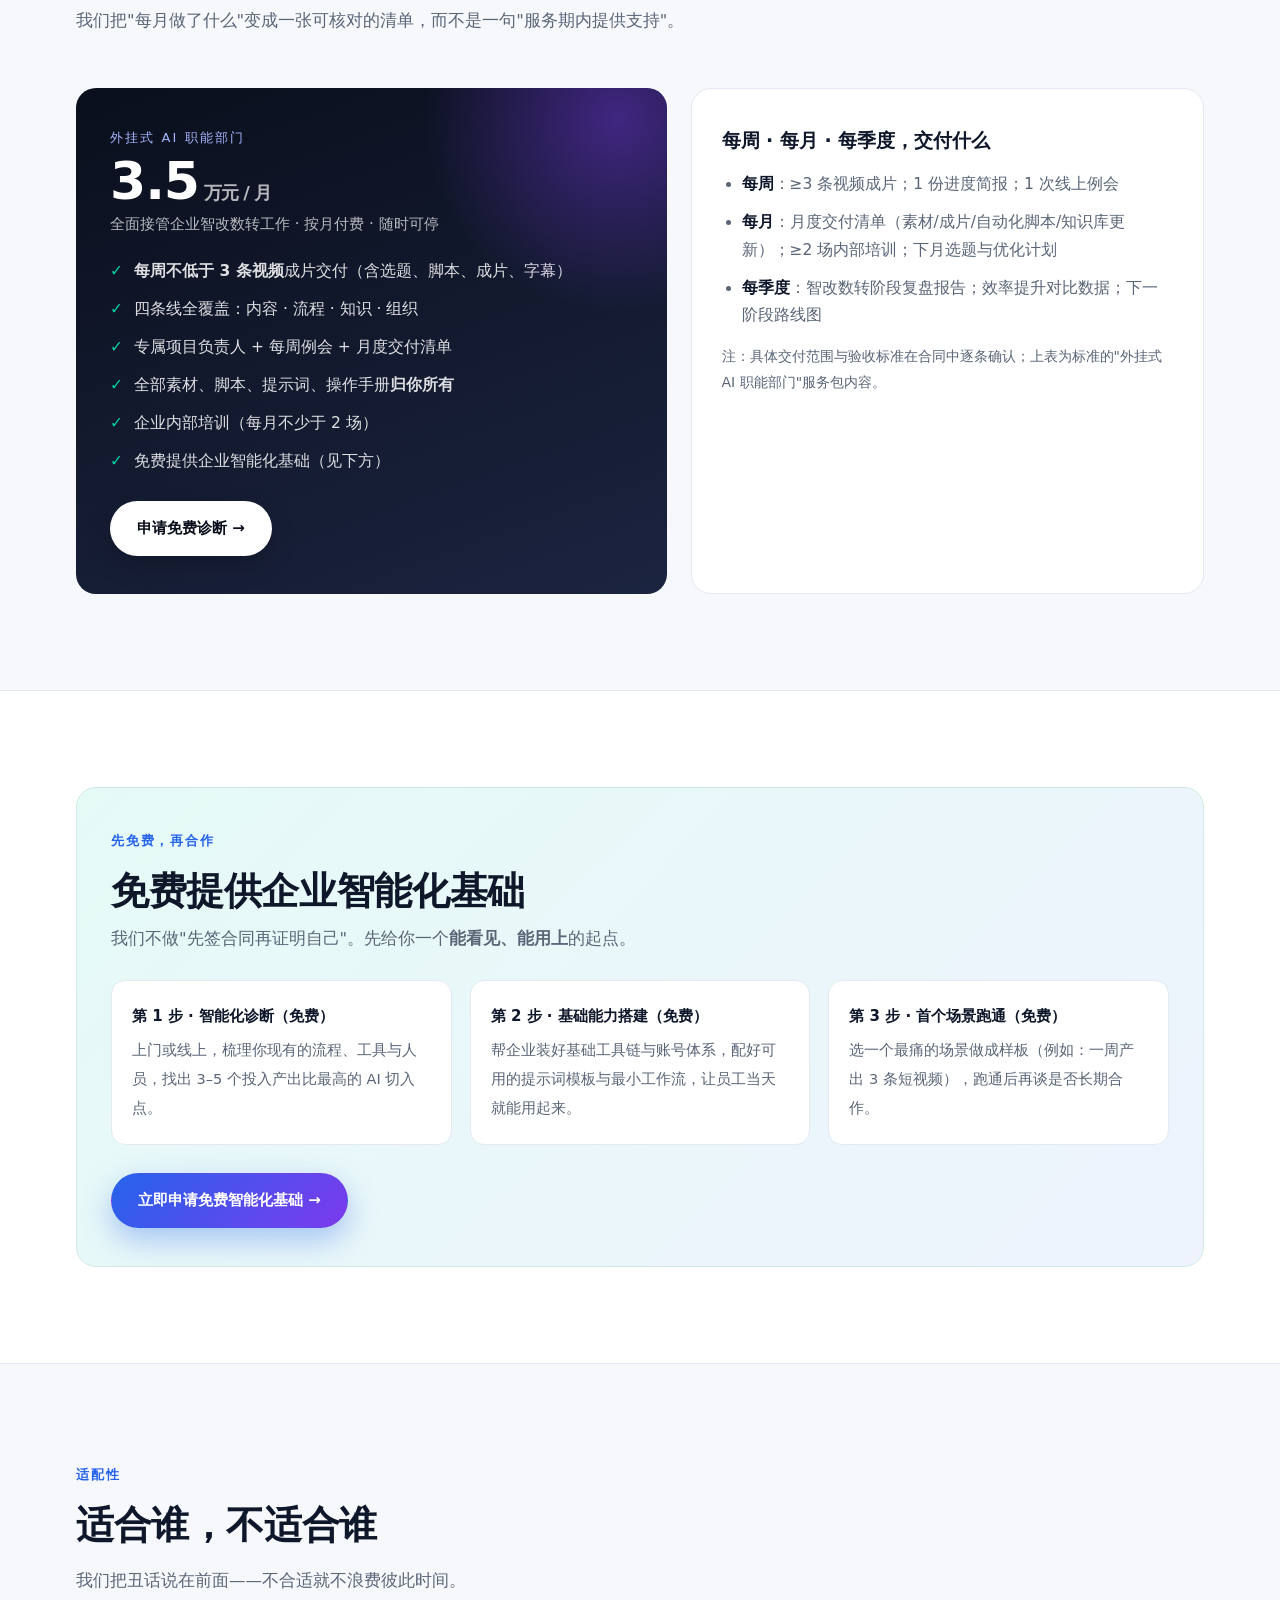
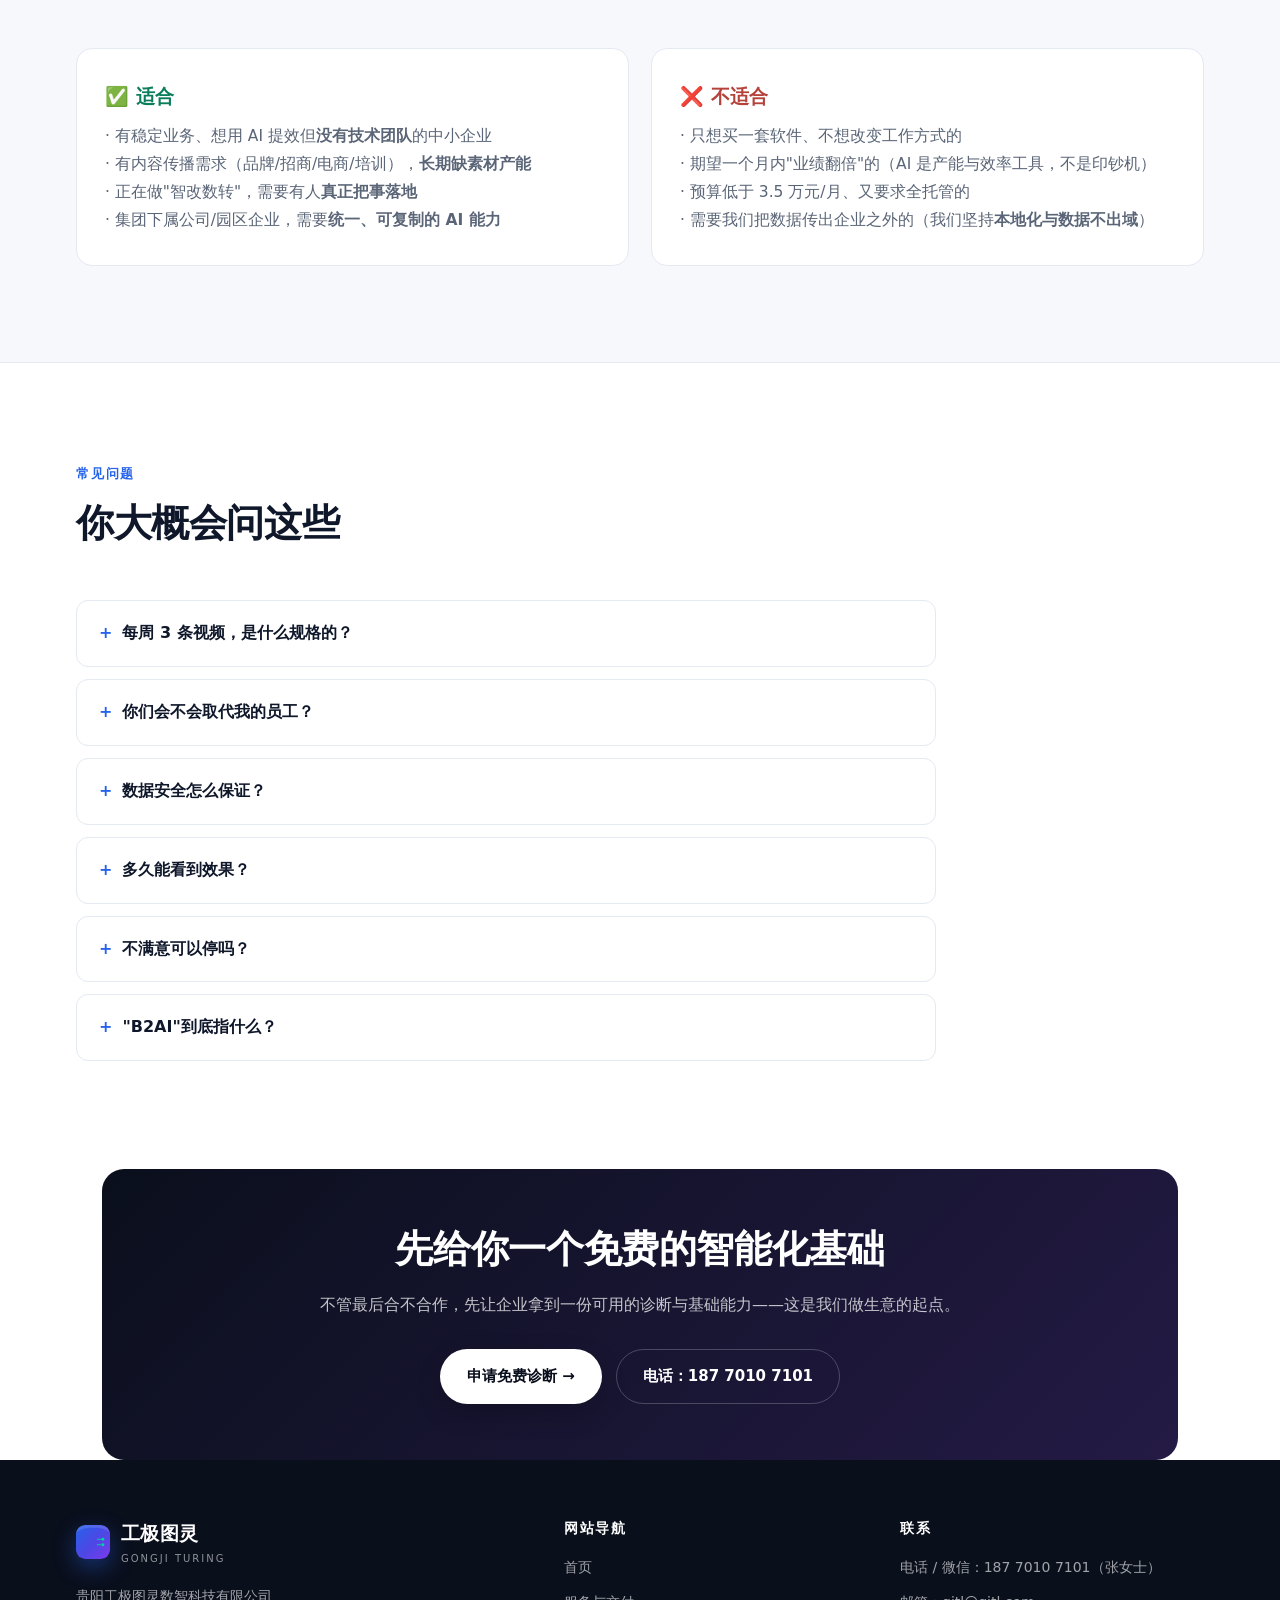
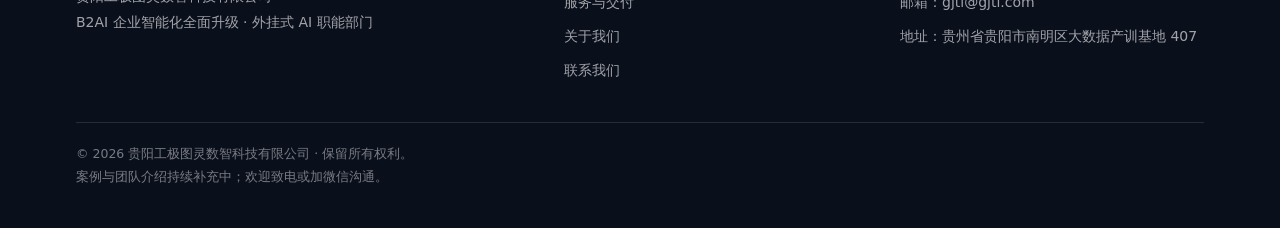
==== commit 7b76128d: "site: index.html" ====
--- a/index.html
+++ b/index.html
@@ -283,8 +283,9 @@
         <h4>联系</h4>
         <ul>
           <li>电话 / 微信：<a href="tel:18770107101">187 7010 7101</a>（张女士）</li>
+          <li>邮箱：<a href="mailto:gjtl@gjtl.com">gjtl@gjtl.com</a></li>
           
-          <li>地址：贵州省贵阳市南明区</li>
+          <li>地址：贵州省贵阳市南明区大数据产训基地 407</li>
         </ul>
       </div>
     </div>
